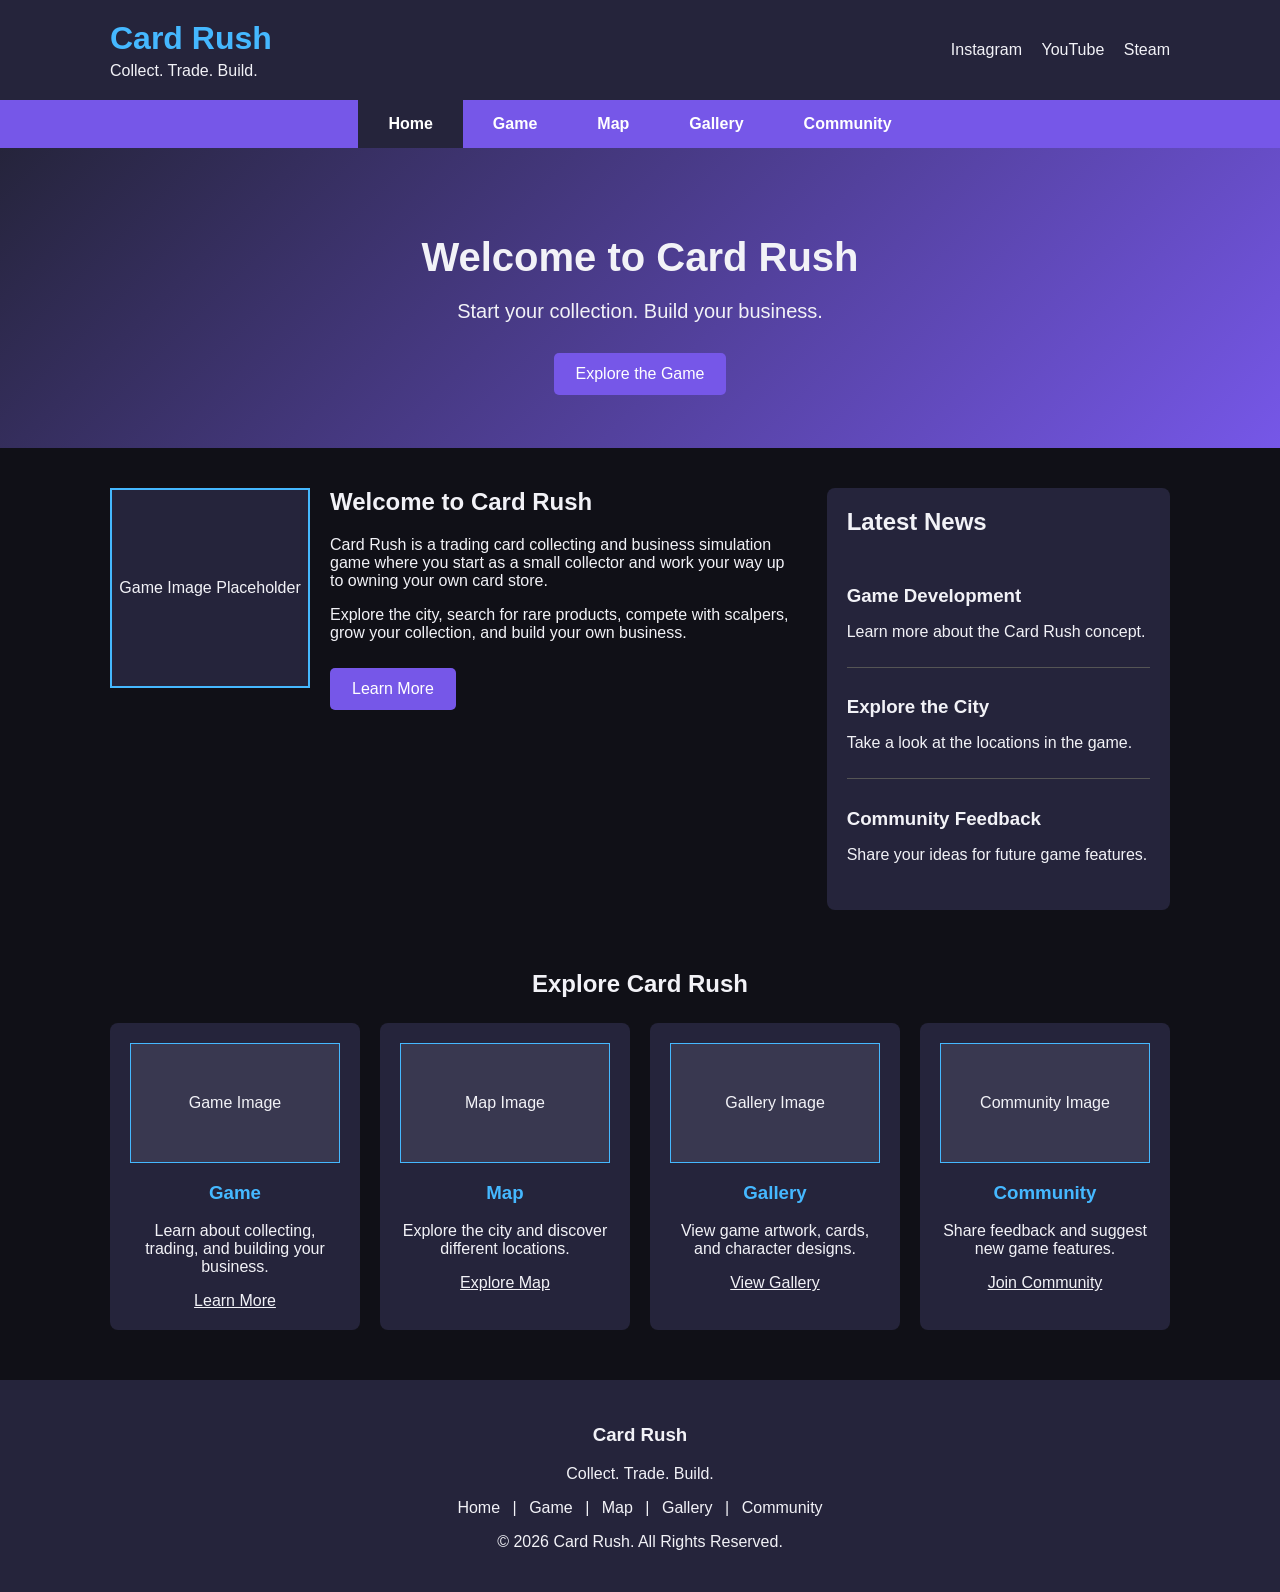
==== index.html @ e9025ba3 "adding initial homepage and styling sheet" ====
<!DOCTYPE html>
<html lang="en">

<head>
    <meta charset="UTF-8">
    <meta name="viewport" content="width=device-width, initial-scale=1.0">
    <title>Card Rush | Home</title>
    <link rel="stylesheet" href="style.css">
</head>

<body>

    <!-- HEADER -->
    <header>
        <div class="container header-content">
            <div class="logo">
                <h1>Card Rush</h1>
                <p>Collect. Trade. Build.</p>
            </div>

            <div class="social-links">
                <a href="https://www.instagram.com/">Instagram</a>
                <a href="https://www.youtube.com/">YouTube</a>
                <a href="https://store.steampowered.com/">Steam</a>
            </div>
        </div>
    </header>

    <!-- NAVIGATION -->
    <nav>
        <ul>
            <li><a href="index.html" class="active">Home</a></li>
            <li><a href="game.html">Game</a></li>
            <li><a href="map.html">Map</a></li>
            <li><a href="gallery.html">Gallery</a></li>
            <li><a href="community.html">Community</a></li>
        </ul>
    </nav>

    <!-- HERO BANNER -->
    <section class="hero">
        <div>
            <h2>Welcome to Card Rush</h2>
            <p>Start your collection. Build your business.</p>
            <a href="game.html" class="button">Explore the Game</a>
        </div>
    </section>

    <!-- MAIN CONTENT -->
    <main class="container main-content">

        <!-- WELCOME SECTION -->
        <section class="welcome">
            <div class="game-image">
                Game Image Placeholder
            </div>

            <div>
                <h2>Welcome to Card Rush</h2>

                <p>
                    Card Rush is a trading card collecting and
                    business simulation game where you start as
                    a small collector and work your way up to
                    owning your own card store.
                </p>

                <p>
                    Explore the city, search for rare products,
                    compete with scalpers, grow your collection,
                    and build your own business.
                </p>

                <a href="game.html" class="button">Learn More</a>
            </div>
        </section>

        <!-- LATEST NEWS -->
        <aside class="news">
            <h2>Latest News</h2>

            <div class="news-item">
                <h3>Game Development</h3>
                <p>Learn more about the Card Rush concept.</p>
            </div>

            <div class="news-item">
                <h3>Explore the City</h3>
                <p>Take a look at the locations in the game.</p>
            </div>

            <div class="news-item">
                <h3>Community Feedback</h3>
                <p>Share your ideas for future game features.</p>
            </div>
        </aside>

    </main>

    <!-- FEATURE CARDS -->
    <section class="container features">
        <h2>Explore Card Rush</h2>

        <div class="feature-grid">

            <!-- GAME CARD -->
            <article class="feature-card">
                <div class="feature-image">Game Image</div>
                <h3>Game</h3>
                <p>Learn about collecting, trading, and building your business.</p>
                <a href="game.html">Learn More</a>
            </article>

            <!-- MAP CARD -->
            <article class="feature-card">
                <div class="feature-image">Map Image</div>
                <h3>Map</h3>
                <p>Explore the city and discover different locations.</p>
                <a href="map.html">Explore Map</a>
            </article>

            <!-- GALLERY CARD -->
            <article class="feature-card">
                <div class="feature-image">Gallery Image</div>
                <h3>Gallery</h3>
                <p>View game artwork, cards, and character designs.</p>
                <a href="gallery.html">View Gallery</a>
            </article>

            <!-- COMMUNITY CARD -->
            <article class="feature-card">
                <div class="feature-image">Community Image</div>
                <h3>Community</h3>
                <p>Share feedback and suggest new game features.</p>
                <a href="community.html">Join Community</a>
            </article>

        </div>
    </section>

    <!-- FOOTER -->
    <footer>
        <div class="container">
            <h3>Card Rush</h3>
            <p>Collect. Trade. Build.</p>

            <p>
                <a href="index.html">Home</a> |
                <a href="game.html">Game</a> |
                <a href="map.html">Map</a> |
                <a href="gallery.html">Gallery</a> |
                <a href="community.html">Community</a>
            </p>

            <p>&copy; 2026 Card Rush. All Rights Reserved.</p>
        </div>
    </footer>

</body>

</html>
---- style.css ----
/* GLOBAL COLORS */
:root {
    --text: #f2f2f7;
    --background: #101017;
    --primary: #7657e8;
    --secondary: #25243b;
    --accent: #45b8ff;
}

/* GENERAL STYLING */
* {
    box-sizing: border-box;
}

body {
    margin: 0;
    font-family: Arial, sans-serif;
    background-color: var(--background);
    color: var(--text);
}

.container {
    max-width: 1100px;
    margin: auto;
    padding: 0 20px;
}

/* HEADER */
header {
    background-color: var(--secondary);
    padding: 20px 0;
}

.header-content {
    display: flex;
    justify-content: space-between;
    align-items: center;
}

.logo h1 {
    margin: 0;
    color: var(--accent);
}

.logo p {
    margin: 5px 0 0;
}

.social-links a {
    color: var(--text);
    margin-left: 15px;
    text-decoration: none;
}

/* NAVIGATION */
nav {
    background-color: var(--primary);
}

nav ul {
    display: flex;
    justify-content: center;
    flex-wrap: wrap;
    list-style: none;
    padding: 0;
    margin: 0;
}

nav a {
    display: block;
    padding: 15px 30px;
    color: white;
    text-decoration: none;
    font-weight: bold;
}

nav a:hover,
nav a.active {
    background-color: var(--secondary);
}

/* GAME BANNER */
.hero {
    min-height: 300px;
    background: linear-gradient(135deg,
            var(--secondary),
            var(--primary));
    display: flex;
    align-items: center;
    justify-content: center;
    text-align: center;
    padding: 40px 20px;
}

.hero h2 {
    font-size: 40px;
    margin-bottom: 10px;
}

.hero p {
    font-size: 20px;
}

/* MAIN CONTENT */
.main-content {
    display: grid;
    grid-template-columns: 2fr 1fr;
    gap: 30px;
    padding-top: 40px;
    padding-bottom: 40px;
}

/* WELCOME SECTION */
.welcome {
    display: flex;
    gap: 20px;
    align-items: flex-start;
}

.game-image {
    width: 200px;
    min-height: 200px;
    background-color: var(--secondary);
    border: 2px solid var(--accent);
    display: flex;
    align-items: center;
    justify-content: center;
    text-align: center;
    flex-shrink: 0;
}

.welcome h2 {
    margin-top: 0;
}

/* BUTTONS */
.button {
    display: inline-block;
    background-color: var(--primary);
    color: white;
    padding: 12px 22px;
    text-decoration: none;
    border-radius: 5px;
    margin-top: 10px;
}

.button:hover {
    background-color: var(--accent);
    color: var(--background);
}

/* LATEST NEWS */
.news {
    background-color: var(--secondary);
    padding: 20px;
    border-radius: 8px;
}

.news h2 {
    margin-top: 0;
}

.news-item {
    border-bottom: 1px solid #555;
    padding: 10px 0;
}

.news-item:last-child {
    border-bottom: none;
}

.news-item h3 {
    margin-bottom: 5px;
}

/* FEATURE CARDS */
.features {
    padding-bottom: 50px;
}

.features h2 {
    text-align: center;
    margin-bottom: 25px;
}

.feature-grid {
    display: grid;
    grid-template-columns: repeat(4, 1fr);
    gap: 20px;
}

.feature-card {
    background-color: var(--secondary);
    padding: 20px;
    text-align: center;
    border-radius: 8px;
}

.feature-image {
    height: 120px;
    background-color: #393850;
    border: 1px solid var(--accent);
    display: flex;
    align-items: center;
    justify-content: center;
    margin-bottom: 15px;
}

.feature-card h3 {
    color: var(--accent);
}

.feature-card a {
    color: var(--text);
}

/* FOOTER */
footer {
    background-color: var(--secondary);
    padding: 25px 0;
    text-align: center;
}

footer a {
    color: var(--text);
    text-decoration: none;
    margin: 0 8px;
}

footer a:hover {
    color: var(--accent);
}

/* TABLET AND MOBILE */
@media (max-width: 800px) {
    .main-content {
        grid-template-columns: 1fr;
    }

    .feature-grid {
        grid-template-columns: repeat(2, 1fr);
    }

    .welcome {
        flex-direction: column;
    }

    .game-image {
        width: 100%;
    }
}

@media (max-width: 500px) {
    .header-content {
        flex-direction: column;
        text-align: center;
        gap: 15px;
    }

    .feature-grid {
        grid-template-columns: 1fr;
    }

    .hero h2 {
        font-size: 30px;
    }
}
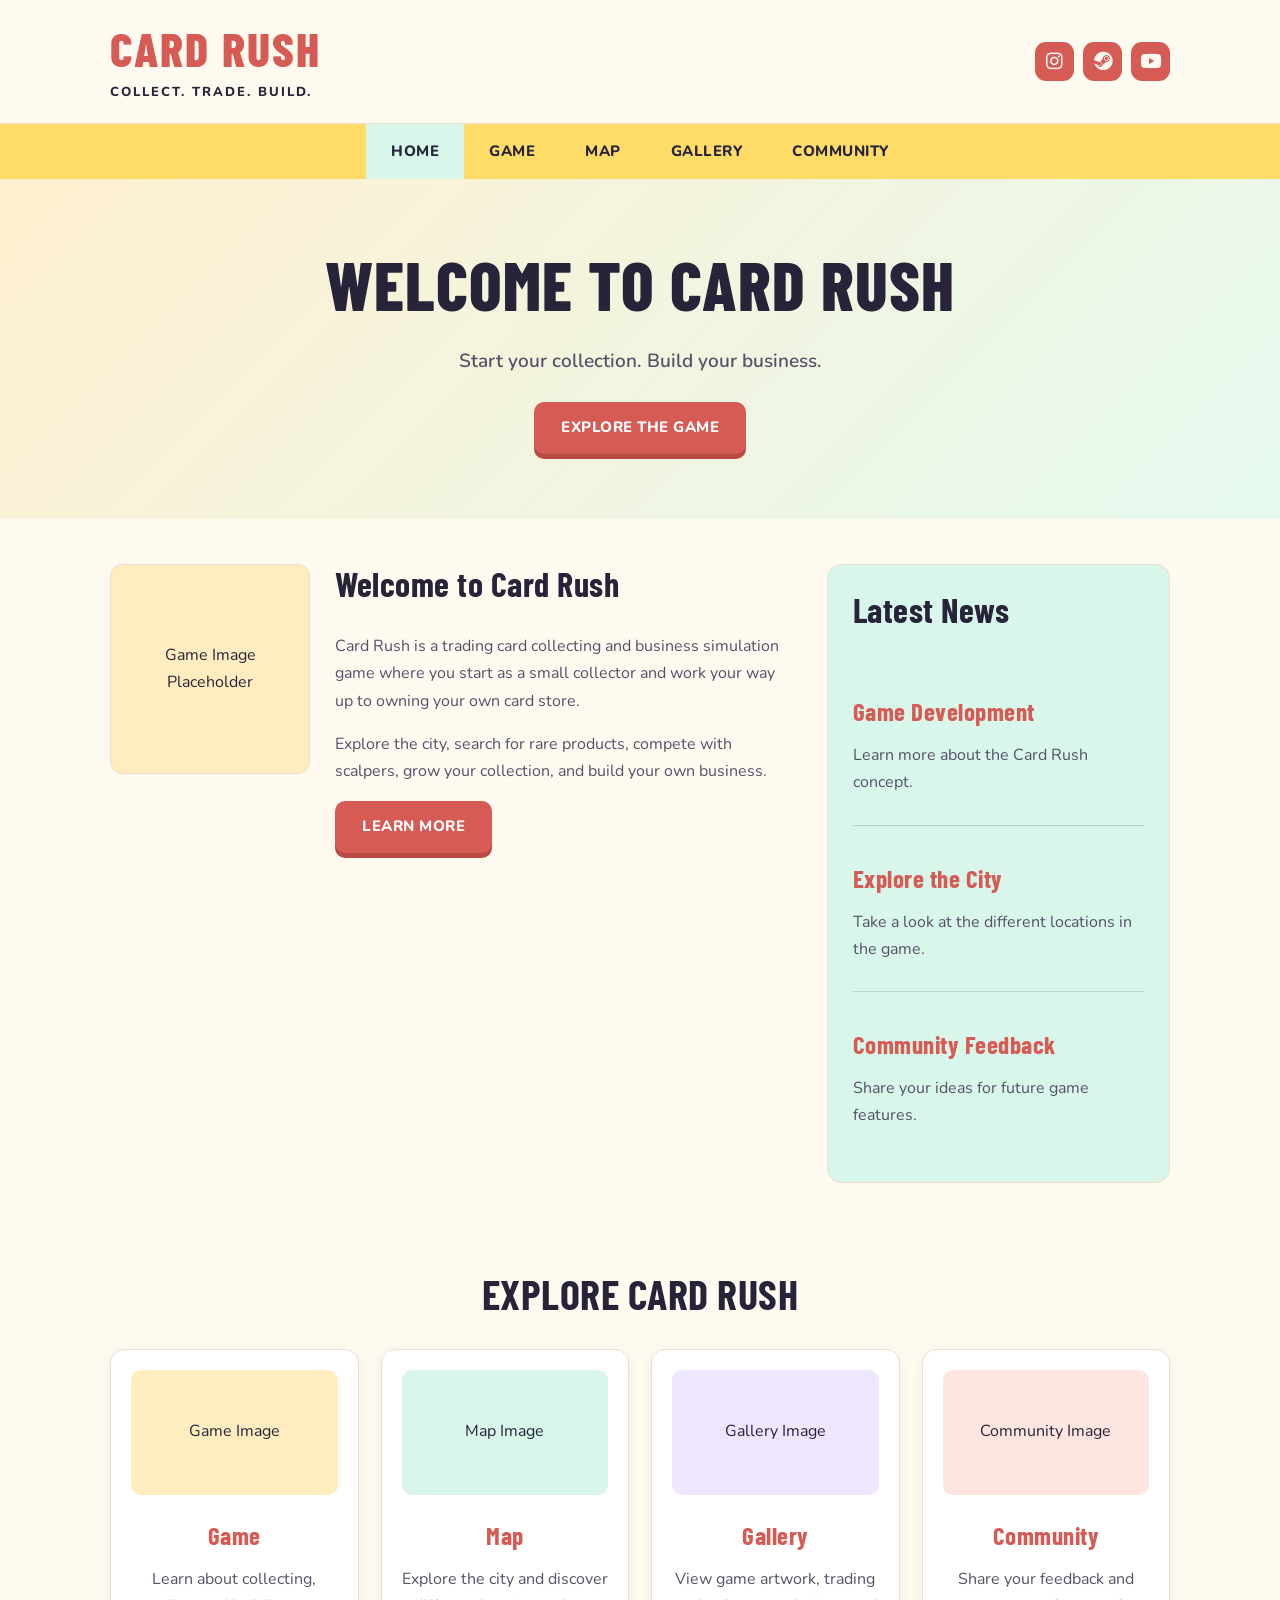
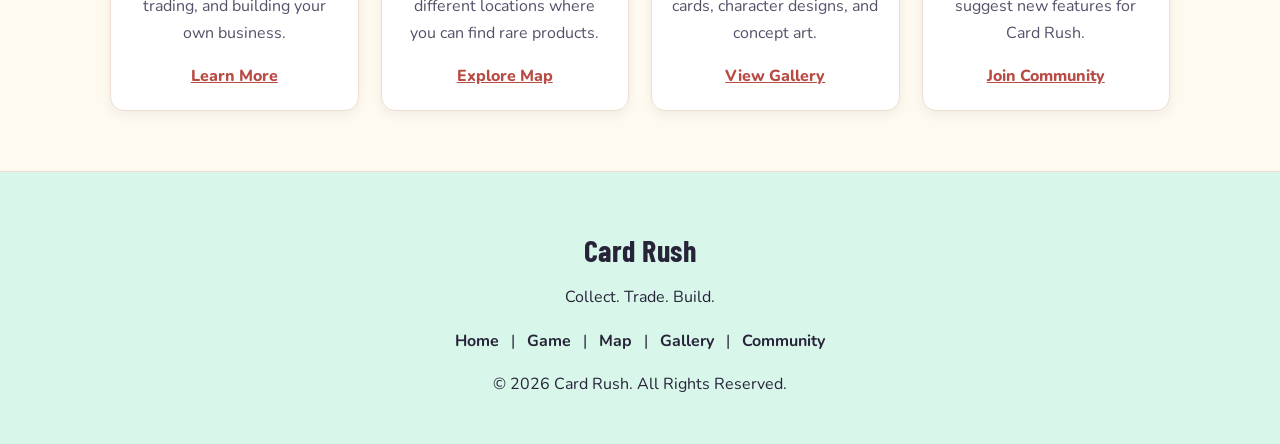
==== commit b4b89296: "for school project updated website, new pages and design" ====
--- a/index.html
+++ b/index.html
@@ -4,156 +4,345 @@
 <head>
     <meta charset="UTF-8">
     <meta name="viewport" content="width=device-width, initial-scale=1.0">
+
+    <meta name="description"
+        content="Card Rush is a trading card collecting and business simulation game. Explore the city, collect cards, and build your own card store.">
+
     <title>Card Rush | Home</title>
+
+    <!-- MAIN CSS FILE -->
     <link rel="stylesheet" href="style.css">
+
+    <!-- FONT AWESOME SOCIAL MEDIA ICONS -->
+    <link rel="stylesheet" href="https://cdnjs.cloudflare.com/ajax/libs/font-awesome/6.7.2/css/all.min.css">
 </head>
 
 <body>
 
-    <!-- HEADER -->
+    <!-- =====================================
+         HEADER
+         ===================================== -->
+
     <header>
         <div class="container header-content">
+
+            <!-- WEBSITE LOGO -->
             <div class="logo">
                 <h1>Card Rush</h1>
                 <p>Collect. Trade. Build.</p>
             </div>
 
+            <!-- SOCIAL MEDIA BUTTONS -->
             <div class="social-links">
-                <a href="https://www.instagram.com/">Instagram</a>
-                <a href="https://www.youtube.com/">YouTube</a>
-                <a href="https://store.steampowered.com/">Steam</a>
-            </div>
+
+                <!-- INSTAGRAM -->
+                <a href="https://www.instagram.com/" target="_blank" rel="noopener noreferrer" aria-label="Instagram"
+                    title="Instagram">
+                    <i class="fa-brands fa-instagram" aria-hidden="true"></i>
+                </a>
+
+                <!-- STEAM -->
+                <a href="https://store.steampowered.com/" target="_blank" rel="noopener noreferrer" aria-label="Steam"
+                    title="Steam">
+                    <i class="fa-brands fa-steam" aria-hidden="true"></i>
+                </a>
+
+                <!-- YOUTUBE -->
+                <a href="https://www.youtube.com/" target="_blank" rel="noopener noreferrer" aria-label="YouTube"
+                    title="YouTube">
+                    <i class="fa-brands fa-youtube" aria-hidden="true"></i>
+                </a>
+
+            </div>
+
         </div>
     </header>
 
-    <!-- NAVIGATION -->
+
+    <!-- =====================================
+         NAVIGATION BAR
+         ===================================== -->
+
     <nav>
         <ul>
-            <li><a href="index.html" class="active">Home</a></li>
-            <li><a href="game.html">Game</a></li>
-            <li><a href="map.html">Map</a></li>
-            <li><a href="gallery.html">Gallery</a></li>
-            <li><a href="community.html">Community</a></li>
+            <li>
+                <a href="index.html" class="active">
+                    Home
+                </a>
+            </li>
+
+            <li>
+                <a href="game.html">
+                    Game
+                </a>
+            </li>
+
+            <li>
+                <a href="map.html">
+                    Map
+                </a>
+            </li>
+
+            <li>
+                <a href="gallery.html">
+                    Gallery
+                </a>
+            </li>
+
+            <li>
+                <a href="community.html">
+                    Community
+                </a>
+            </li>
         </ul>
     </nav>
 
-    <!-- HERO BANNER -->
+
+    <!-- =====================================
+         HERO BANNER
+         ===================================== -->
+
     <section class="hero">
         <div>
+
             <h2>Welcome to Card Rush</h2>
-            <p>Start your collection. Build your business.</p>
-            <a href="game.html" class="button">Explore the Game</a>
+
+            <p>
+                Start your collection.
+                Build your business.
+            </p>
+
+            <a href="game.html" class="button">
+                Explore the Game
+            </a>
+
         </div>
     </section>
 
-    <!-- MAIN CONTENT -->
+
+    <!-- =====================================
+         MAIN CONTENT
+         ===================================== -->
+
     <main class="container main-content">
 
         <!-- WELCOME SECTION -->
         <section class="welcome">
+
+            <!-- GAME IMAGE -->
             <div class="game-image">
                 Game Image Placeholder
             </div>
 
+            <!-- GAME DESCRIPTION -->
             <div>
+
                 <h2>Welcome to Card Rush</h2>
 
                 <p>
-                    Card Rush is a trading card collecting and
-                    business simulation game where you start as
-                    a small collector and work your way up to
-                    owning your own card store.
-                </p>
-
-                <p>
-                    Explore the city, search for rare products,
-                    compete with scalpers, grow your collection,
-                    and build your own business.
-                </p>
-
-                <a href="game.html" class="button">Learn More</a>
-            </div>
+                    Card Rush is a trading card collecting
+                    and business simulation game where you
+                    start as a small collector and work
+                    your way up to owning your own
+                    card store.
+                </p>
+
+                <p>
+                    Explore the city, search for rare
+                    products, compete with scalpers,
+                    grow your collection, and build
+                    your own business.
+                </p>
+
+                <a href="game.html" class="button">
+                    Learn More
+                </a>
+
+            </div>
+
         </section>
 
-        <!-- LATEST NEWS -->
+
+        <!-- =====================================
+             LATEST NEWS
+             ===================================== -->
+
         <aside class="news">
+
             <h2>Latest News</h2>
 
+            <!-- NEWS ITEM 1 -->
             <div class="news-item">
                 <h3>Game Development</h3>
-                <p>Learn more about the Card Rush concept.</p>
-            </div>
-
+
+                <p>
+                    Learn more about the
+                    Card Rush concept.
+                </p>
+            </div>
+
+            <!-- NEWS ITEM 2 -->
             <div class="news-item">
                 <h3>Explore the City</h3>
-                <p>Take a look at the locations in the game.</p>
-            </div>
-
+
+                <p>
+                    Take a look at the different
+                    locations in the game.
+                </p>
+            </div>
+
+            <!-- NEWS ITEM 3 -->
             <div class="news-item">
                 <h3>Community Feedback</h3>
-                <p>Share your ideas for future game features.</p>
-            </div>
+
+                <p>
+                    Share your ideas for
+                    future game features.
+                </p>
+            </div>
+
         </aside>
 
     </main>
 
-    <!-- FEATURE CARDS -->
+
+    <!-- =====================================
+         FEATURE CARDS
+         ===================================== -->
+
     <section class="container features">
+
         <h2>Explore Card Rush</h2>
 
         <div class="feature-grid">
 
             <!-- GAME CARD -->
             <article class="feature-card">
-                <div class="feature-image">Game Image</div>
+
+                <div class="feature-image">
+                    Game Image
+                </div>
+
                 <h3>Game</h3>
-                <p>Learn about collecting, trading, and building your business.</p>
-                <a href="game.html">Learn More</a>
+
+                <p>
+                    Learn about collecting,
+                    trading, and building
+                    your own business.
+                </p>
+
+                <a href="game.html">
+                    Learn More
+                </a>
+
             </article>
+
 
             <!-- MAP CARD -->
             <article class="feature-card">
-                <div class="feature-image">Map Image</div>
+
+                <div class="feature-image">
+                    Map Image
+                </div>
+
                 <h3>Map</h3>
-                <p>Explore the city and discover different locations.</p>
-                <a href="map.html">Explore Map</a>
+
+                <p>
+                    Explore the city and discover
+                    different locations where
+                    you can find rare products.
+                </p>
+
+                <a href="map.html">
+                    Explore Map
+                </a>
+
             </article>
+
 
             <!-- GALLERY CARD -->
             <article class="feature-card">
-                <div class="feature-image">Gallery Image</div>
+
+                <div class="feature-image">
+                    Gallery Image
+                </div>
+
                 <h3>Gallery</h3>
-                <p>View game artwork, cards, and character designs.</p>
-                <a href="gallery.html">View Gallery</a>
+
+                <p>
+                    View game artwork,
+                    trading cards, character
+                    designs, and concept art.
+                </p>
+
+                <a href="gallery.html">
+                    View Gallery
+                </a>
+
             </article>
+
 
             <!-- COMMUNITY CARD -->
             <article class="feature-card">
-                <div class="feature-image">Community Image</div>
+
+                <div class="feature-image">
+                    Community Image
+                </div>
+
                 <h3>Community</h3>
-                <p>Share feedback and suggest new game features.</p>
-                <a href="community.html">Join Community</a>
+
+                <p>
+                    Share your feedback and
+                    suggest new features
+                    for Card Rush.
+                </p>
+
+                <a href="community.html">
+                    Join Community
+                </a>
+
             </article>
 
         </div>
+
     </section>
 
-    <!-- FOOTER -->
+
+    <!-- =====================================
+         FOOTER
+         ===================================== -->
+
     <footer>
+
         <div class="container">
+
             <h3>Card Rush</h3>
-            <p>Collect. Trade. Build.</p>
-
+
+            <p>
+                Collect. Trade. Build.
+            </p>
+
+            <!-- FOOTER NAVIGATION -->
             <p>
                 <a href="index.html">Home</a> |
+
                 <a href="game.html">Game</a> |
+
                 <a href="map.html">Map</a> |
+
                 <a href="gallery.html">Gallery</a> |
+
                 <a href="community.html">Community</a>
             </p>
 
-            <p>&copy; 2026 Card Rush. All Rights Reserved.</p>
+            <!-- COPYRIGHT -->
+            <p>
+                &copy; 2026 Card Rush.
+                All Rights Reserved.
+            </p>
+
         </div>
+
     </footer>
 
 </body>
--- a/style.css
+++ b/style.css
@@ -1,60 +1,253 @@
-/* GLOBAL COLORS */
+/* =====================================
+   CARD RUSH WEBSITE
+   COMPLETE CSS STYLESHEET
+   ===================================== */
+
+/* GOOGLE FONTS */
+@import url('https://fonts.googleapis.com/css2?family=Barlow+Condensed:wght@500;600;700;800;900&family=Nunito:wght@400;500;600;700;800&display=swap');
+
+
+/* =====================================
+   GLOBAL COLOR VARIABLES
+   ===================================== */
+
 :root {
-    --text: #f2f2f7;
-    --background: #101017;
-    --primary: #7657e8;
-    --secondary: #25243b;
-    --accent: #45b8ff;
-}
-
-/* GENERAL STYLING */
+
+    /* MAIN WEBSITE COLORS */
+    --text: #27243a;
+    --background: #fffaf0;
+    --primary: #ffdc68;
+    --secondary: #d8f6e9;
+    --accent: #d65b55;
+
+    /* ORIGINAL TEXT SHADES */
+    --text-50: #eae9fc;
+    --text-100: #d4d2f9;
+    --text-200: #a9a5f3;
+    --text-300: #7e78ed;
+    --text-400: #534be7;
+    --text-500: #281fe0;
+    --text-600: #2018b4;
+    --text-700: #181287;
+    --text-800: #100c5a;
+    --text-900: #08062d;
+    --text-950: #040316;
+
+    /* ORIGINAL BACKGROUND SHADES */
+    --background-50: #f6eff3;
+    --background-100: #ecdfe8;
+    --background-200: #dabed1;
+    --background-300: #c79eb9;
+    --background-400: #b57da2;
+    --background-500: #a25d8b;
+    --background-600: #824a6f;
+    --background-700: #613853;
+    --background-800: #412538;
+    --background-900: #20131c;
+    --background-950: #10090e;
+
+    /* ORIGINAL PRIMARY SHADES */
+    --primary-50: #fffae5;
+    --primary-100: #fff6cc;
+    --primary-200: #ffec99;
+    --primary-300: #ffe366;
+    --primary-400: #ffda33;
+    --primary-500: #ffd000;
+    --primary-600: #cca700;
+    --primary-700: #997d00;
+    --primary-800: #665300;
+    --primary-900: #332a00;
+    --primary-950: #1a1500;
+
+    /* ORIGINAL SECONDARY SHADES */
+    --secondary-50: #e6fffb;
+    --secondary-100: #cdfef7;
+    --secondary-200: #9afeef;
+    --secondary-300: #68fde7;
+    --secondary-400: #35fddf;
+    --secondary-500: #03fcd7;
+    --secondary-600: #02caac;
+    --secondary-700: #029781;
+    --secondary-800: #016556;
+    --secondary-900: #01322b;
+    --secondary-950: #001915;
+
+    /* ORIGINAL ACCENT SHADES */
+    --accent-50: #ffe5e5;
+    --accent-100: #ffcccc;
+    --accent-200: #ff9999;
+    --accent-300: #ff6666;
+    --accent-400: #ff3333;
+    --accent-500: #ff0000;
+    --accent-600: #cc0000;
+    --accent-700: #990000;
+    --accent-800: #660000;
+    --accent-900: #330000;
+    --accent-950: #1a0000;
+
+    /* SOFT GAME COLORS */
+    --soft-red: #d65b55;
+    --soft-red-dark: #b94b45;
+    --soft-yellow: #ffdc68;
+    --soft-mint: #d8f6e9;
+    --soft-cream: #fffaf0;
+    --soft-dark: #27243a;
+    --soft-border: #eeded2;
+    --soft-gray: #565169;
+}
+
+
+/* =====================================
+   GENERAL WEBSITE STYLING
+   ===================================== */
+
 * {
     box-sizing: border-box;
 }
 
+html {
+    scroll-behavior: smooth;
+}
+
 body {
     margin: 0;
-    font-family: Arial, sans-serif;
+    font-family: 'Nunito', Arial, sans-serif;
+    font-size: 16px;
+    line-height: 1.7;
     background-color: var(--background);
     color: var(--text);
 }
 
 .container {
     max-width: 1100px;
-    margin: auto;
+    margin: 0 auto;
     padding: 0 20px;
 }
 
-/* HEADER */
+/* HEADINGS */
+
+h1,
+h2,
+h3 {
+    font-family: 'Barlow Condensed', Arial, sans-serif;
+    line-height: 1.2;
+    letter-spacing: 0.5px;
+}
+
+h1 {
+    font-size: 42px;
+}
+
+h2 {
+    font-size: 34px;
+}
+
+h3 {
+    font-size: 25px;
+}
+
+p {
+    line-height: 1.7;
+}
+
+a {
+    color: var(--soft-red-dark);
+}
+
+a:hover {
+    color: var(--soft-dark);
+}
+
+
+/* =====================================
+   HEADER
+   ===================================== */
+
 header {
-    background-color: var(--secondary);
+    background-color: var(--soft-cream);
     padding: 20px 0;
+    border-bottom: 1px solid var(--soft-border);
 }
 
 .header-content {
     display: flex;
     justify-content: space-between;
     align-items: center;
+    gap: 20px;
 }
 
 .logo h1 {
     margin: 0;
-    color: var(--accent);
+    color: var(--soft-red);
+    font-size: 48px;
+    font-weight: 800;
+    letter-spacing: 2px;
+    text-transform: uppercase;
 }
 
 .logo p {
-    margin: 5px 0 0;
+    margin: 3px 0 0;
+    color: var(--soft-dark);
+    font-size: 13px;
+    font-weight: 800;
+    letter-spacing: 2px;
+    text-transform: uppercase;
+}
+
+
+/* =====================================
+   SOCIAL MEDIA ICON BUTTONS
+   ===================================== */
+
+.social-links {
+    display: flex;
+    align-items: center;
+    gap: 9px;
 }
 
 .social-links a {
-    color: var(--text);
-    margin-left: 15px;
+    display: flex;
+    align-items: center;
+    justify-content: center;
+
+    width: 39px;
+    height: 39px;
+
+    background-color: var(--soft-red);
+    color: var(--soft-cream);
+
+    border: none;
+    border-radius: 11px;
+    margin: 0;
+    padding: 0;
+
     text-decoration: none;
-}
-
-/* NAVIGATION */
+    font-size: 19px;
+    line-height: 1;
+
+    transition: background-color 0.2s,
+        color 0.2s,
+        transform 0.2s;
+}
+
+.social-links a:hover {
+    background-color: var(--soft-yellow);
+    color: var(--soft-dark);
+    transform: translateY(-2px);
+}
+
+.social-links a:focus-visible {
+    outline: 2px solid var(--soft-dark);
+    outline-offset: 3px;
+}
+
+
+/* =====================================
+   NAVIGATION BAR
+   ===================================== */
+
 nav {
-    background-color: var(--primary);
+    background-color: var(--soft-yellow);
 }
 
 nav ul {
@@ -68,101 +261,159 @@
 
 nav a {
     display: block;
-    padding: 15px 30px;
-    color: white;
+    padding: 15px 25px;
+    color: var(--soft-dark);
     text-decoration: none;
-    font-weight: bold;
+    font-family: 'Nunito', sans-serif;
+    font-size: 15px;
+    font-weight: 800;
+    text-transform: uppercase;
+    letter-spacing: 0.5px;
+    transition: background-color 0.2s;
 }
 
 nav a:hover,
 nav a.active {
-    background-color: var(--secondary);
-}
-
-/* GAME BANNER */
+    background-color: var(--soft-mint);
+    color: var(--soft-dark);
+}
+
+
+/* =====================================
+   HERO BANNER
+   ===================================== */
+
 .hero {
-    min-height: 300px;
+    min-height: 340px;
+
     background: linear-gradient(135deg,
-            var(--secondary),
-            var(--primary));
+            #fff0d0,
+            #e5f9ef);
+
     display: flex;
     align-items: center;
     justify-content: center;
     text-align: center;
-    padding: 40px 20px;
+    padding: 50px 20px;
 }
 
 .hero h2 {
-    font-size: 40px;
-    margin-bottom: 10px;
+    margin: 0 0 15px;
+    color: var(--soft-dark);
+    font-size: clamp(42px, 6vw, 68px);
+    font-weight: 800;
+    text-transform: uppercase;
+    letter-spacing: 1px;
 }
 
 .hero p {
-    font-size: 20px;
-}
-
-/* MAIN CONTENT */
+    color: var(--soft-gray);
+    font-size: 19px;
+    font-weight: 600;
+    margin-bottom: 25px;
+}
+
+
+/* =====================================
+   BUTTONS
+   ===================================== */
+
+.button {
+    display: inline-block;
+    background-color: var(--soft-red);
+    color: white;
+    padding: 13px 27px;
+    border: none;
+    border-radius: 10px;
+
+    font-family: 'Nunito', sans-serif;
+    font-size: 15px;
+    font-weight: 800;
+    text-decoration: none;
+    text-transform: uppercase;
+    letter-spacing: 0.5px;
+
+    box-shadow: 0 5px 0 var(--soft-red-dark);
+    transition: background-color 0.2s,
+        transform 0.2s,
+        box-shadow 0.2s;
+}
+
+.button:hover {
+    background-color: #bc4e49;
+    color: white;
+    transform: translateY(2px);
+    box-shadow: 0 3px 0 #a43d38;
+}
+
+
+/* =====================================
+   MAIN CONTENT
+   ===================================== */
+
 .main-content {
     display: grid;
     grid-template-columns: 2fr 1fr;
     gap: 30px;
-    padding-top: 40px;
-    padding-bottom: 40px;
-}
-
-/* WELCOME SECTION */
+    padding-top: 45px;
+    padding-bottom: 50px;
+}
+
+
+/* =====================================
+   WELCOME SECTION
+   ===================================== */
+
 .welcome {
     display: flex;
-    gap: 20px;
+    gap: 25px;
     align-items: flex-start;
 }
 
 .game-image {
     width: 200px;
-    min-height: 200px;
-    background-color: var(--secondary);
-    border: 2px solid var(--accent);
+    min-height: 210px;
+    background-color: #ffedbf;
+    border: 1px solid var(--soft-border);
+    border-radius: 12px;
+
     display: flex;
     align-items: center;
     justify-content: center;
     text-align: center;
     flex-shrink: 0;
+    padding: 15px;
 }
 
 .welcome h2 {
     margin-top: 0;
-}
-
-/* BUTTONS */
-.button {
-    display: inline-block;
-    background-color: var(--primary);
-    color: white;
-    padding: 12px 22px;
-    text-decoration: none;
-    border-radius: 5px;
-    margin-top: 10px;
-}
-
-.button:hover {
-    background-color: var(--accent);
-    color: var(--background);
-}
-
-/* LATEST NEWS */
+    color: var(--soft-dark);
+}
+
+.welcome p {
+    color: var(--soft-gray);
+}
+
+
+/* =====================================
+   LATEST NEWS
+   ===================================== */
+
 .news {
-    background-color: var(--secondary);
-    padding: 20px;
-    border-radius: 8px;
+    background-color: var(--soft-mint);
+    padding: 25px;
+    border: 1px solid var(--soft-border);
+    border-radius: 14px;
 }
 
 .news h2 {
     margin-top: 0;
+    color: var(--soft-dark);
 }
 
 .news-item {
-    border-bottom: 1px solid #555;
-    padding: 10px 0;
+    border-bottom: 1px solid #b4dcca;
+    padding: 12px 0;
 }
 
 .news-item:last-child {
@@ -171,73 +422,368 @@
 
 .news-item h3 {
     margin-bottom: 5px;
-}
-
-/* FEATURE CARDS */
+    color: var(--soft-red);
+}
+
+.news-item p {
+    color: var(--soft-gray);
+}
+
+
+/* =====================================
+   FEATURE CARDS
+   ===================================== */
+
 .features {
-    padding-bottom: 50px;
+    padding-bottom: 60px;
 }
 
 .features h2 {
     text-align: center;
-    margin-bottom: 25px;
+    margin-bottom: 30px;
+    color: var(--soft-dark);
+    font-size: 42px;
+    text-transform: uppercase;
 }
 
 .feature-grid {
     display: grid;
     grid-template-columns: repeat(4, 1fr);
-    gap: 20px;
+    gap: 22px;
 }
 
 .feature-card {
-    background-color: var(--secondary);
+    background-color: white;
     padding: 20px;
     text-align: center;
-    border-radius: 8px;
+    border: 1px solid var(--soft-border);
+    border-radius: 14px;
+
+    box-shadow: 0 4px 12px rgba(39, 36, 58, 0.06);
+    transition: transform 0.2s;
+}
+
+.feature-card:hover {
+    transform: translateY(-4px);
 }
 
 .feature-image {
-    height: 120px;
-    background-color: #393850;
-    border: 1px solid var(--accent);
+    height: 125px;
+    background-color: #ffedbf;
+    border: none;
+    border-radius: 10px;
+
     display: flex;
     align-items: center;
     justify-content: center;
     margin-bottom: 15px;
+    padding: 10px;
+}
+
+.feature-card:nth-child(2) .feature-image {
+    background-color: var(--soft-mint);
+}
+
+.feature-card:nth-child(3) .feature-image {
+    background-color: #eee7ff;
+}
+
+.feature-card:nth-child(4) .feature-image {
+    background-color: #ffe5df;
 }
 
 .feature-card h3 {
-    color: var(--accent);
+    color: var(--soft-red);
+    margin-bottom: 10px;
+}
+
+.feature-card p {
+    color: var(--soft-gray);
 }
 
 .feature-card a {
-    color: var(--text);
-}
-
-/* FOOTER */
+    color: var(--soft-red-dark);
+    font-weight: 800;
+}
+
+.feature-card a:hover {
+    color: var(--soft-dark);
+}
+
+
+/* =====================================
+   GAME AND MAP PAGE CONTENT
+   ===================================== */
+
+.page-content {
+    padding-top: 45px;
+    padding-bottom: 60px;
+}
+
+.page-content h2 {
+    color: var(--soft-dark);
+    margin-top: 35px;
+}
+
+.info-section {
+    background-color: white;
+    border: 1px solid var(--soft-border);
+    border-radius: 14px;
+    padding: 30px;
+    margin: 25px 0;
+
+    box-shadow: 0 4px 12px rgba(39, 36, 58, 0.06);
+}
+
+.info-section h2 {
+    margin-top: 0;
+    color: var(--soft-dark);
+}
+
+.info-section h3 {
+    color: var(--soft-red);
+}
+
+.info-section p {
+    color: var(--soft-gray);
+}
+
+
+/* =====================================
+   GAME PROGRESSION TABLE
+   ===================================== */
+
+.progression-table {
+    width: 100%;
+    border-collapse: collapse;
+    margin-top: 20px;
+    font-size: 15px;
+}
+
+.progression-table th,
+.progression-table td {
+    border: 1px solid var(--soft-border);
+    padding: 15px;
+    text-align: left;
+}
+
+.progression-table th {
+    background-color: var(--soft-yellow);
+    color: var(--soft-dark);
+    font-weight: 800;
+}
+
+.progression-table td {
+    background-color: white;
+    color: var(--soft-dark);
+}
+
+.progression-table tbody tr:nth-child(even) td {
+    background-color: #fffdf5;
+}
+
+.progression-table tbody tr:hover td {
+    background-color: var(--soft-mint);
+}
+
+
+/* =====================================
+   MAP PAGE
+   ===================================== */
+
+.map-placeholder {
+    height: 320px;
+
+    background: linear-gradient(135deg,
+            #ffedbf,
+            #d8f6e9);
+
+    border: 2px dashed #cda86c;
+    border-radius: 12px;
+
+    display: flex;
+    align-items: center;
+    justify-content: center;
+    text-align: center;
+    padding: 20px;
+
+    color: var(--soft-gray);
+    font-weight: 700;
+}
+
+.location-grid {
+    display: grid;
+    grid-template-columns: repeat(2, 1fr);
+    gap: 25px;
+    margin-top: 25px;
+}
+
+.location-card {
+    background-color: var(--soft-mint);
+    border: 1px solid var(--soft-border);
+    border-radius: 14px;
+    padding: 25px;
+}
+
+.location-card h3 {
+    margin-top: 0;
+    color: var(--soft-red);
+}
+
+.location-card p {
+    color: var(--soft-gray);
+}
+
+
+/* =====================================
+   GALLERY PAGE
+   ===================================== */
+
+.gallery-grid {
+    display: grid;
+    grid-template-columns: repeat(3, 1fr);
+    gap: 25px;
+    margin-top: 25px;
+}
+
+.gallery-card {
+    background-color: white;
+    border: 1px solid var(--soft-border);
+    border-radius: 14px;
+    padding: 18px;
+    text-align: center;
+
+    box-shadow: 0 4px 12px rgba(39, 36, 58, 0.06);
+}
+
+.gallery-card img {
+    display: block;
+    width: 100%;
+    height: auto;
+    border-radius: 10px;
+}
+
+.gallery-card h3 {
+    color: var(--soft-red);
+}
+
+
+/* =====================================
+   COMMUNITY PAGE
+   ===================================== */
+
+.feedback-form {
+    background-color: white;
+    border: 1px solid var(--soft-border);
+    border-radius: 14px;
+    padding: 30px;
+    max-width: 650px;
+    margin: 30px auto;
+
+    box-shadow: 0 4px 12px rgba(39, 36, 58, 0.06);
+}
+
+.feedback-form label {
+    display: block;
+    margin-top: 15px;
+    margin-bottom: 6px;
+    font-weight: 800;
+    color: var(--soft-dark);
+}
+
+.feedback-form input,
+.feedback-form select,
+.feedback-form textarea {
+    width: 100%;
+    padding: 12px;
+    border: 1px solid #cfc8c5;
+    border-radius: 8px;
+
+    font-family: 'Nunito', sans-serif;
+    font-size: 16px;
+    background-color: white;
+    color: var(--soft-dark);
+}
+
+.feedback-form input:focus,
+.feedback-form select:focus,
+.feedback-form textarea:focus {
+    outline: 2px solid var(--soft-red);
+    outline-offset: 2px;
+}
+
+.feedback-form textarea {
+    min-height: 130px;
+    resize: vertical;
+}
+
+.feedback-form button {
+    background-color: var(--soft-red);
+    color: white;
+    border: none;
+    border-radius: 10px;
+
+    padding: 13px 27px;
+    font-family: 'Nunito', sans-serif;
+    font-size: 15px;
+    font-weight: 800;
+    cursor: pointer;
+    margin-top: 20px;
+
+    box-shadow: 0 4px 0 var(--soft-red-dark);
+}
+
+.feedback-form button:hover {
+    background-color: #bc4e49;
+}
+
+
+/* =====================================
+   FOOTER
+   ===================================== */
+
 footer {
-    background-color: var(--secondary);
-    padding: 25px 0;
+    background-color: var(--soft-mint);
+    padding: 30px 0;
     text-align: center;
+    border-top: 1px solid var(--soft-border);
+}
+
+footer h3 {
+    color: var(--soft-dark);
+    font-size: 30px;
+    margin-bottom: 5px;
+}
+
+footer p {
+    color: var(--soft-dark);
 }
 
 footer a {
-    color: var(--text);
+    color: var(--soft-dark);
     text-decoration: none;
     margin: 0 8px;
+    font-weight: 700;
 }
 
 footer a:hover {
-    color: var(--accent);
-}
-
-/* TABLET AND MOBILE */
+    color: var(--soft-red);
+}
+
+
+/* =====================================
+   TABLET RESPONSIVE DESIGN
+   ===================================== */
+
 @media (max-width: 800px) {
+
     .main-content {
         grid-template-columns: 1fr;
     }
 
-    .feature-grid {
+    .feature-grid,
+    .location-grid,
+    .gallery-grid {
         grid-template-columns: repeat(2, 1fr);
     }
 
@@ -248,20 +794,91 @@
     .game-image {
         width: 100%;
     }
-}
-
-@media (max-width: 500px) {
+
     .header-content {
         flex-direction: column;
         text-align: center;
         gap: 15px;
     }
 
-    .feature-grid {
+    .social-links {
+        justify-content: center;
+    }
+}
+
+
+/* =====================================
+   MOBILE RESPONSIVE DESIGN
+   ===================================== */
+
+@media (max-width: 500px) {
+
+    .feature-grid,
+    .location-grid,
+    .gallery-grid {
         grid-template-columns: 1fr;
     }
 
+    .logo h1 {
+        font-size: 40px;
+    }
+
     .hero h2 {
-        font-size: 30px;
+        font-size: 42px;
+    }
+
+    .hero p {
+        font-size: 17px;
+    }
+
+    nav a {
+        padding: 12px 13px;
+        font-size: 13px;
+    }
+
+    .social-links {
+        gap: 8px;
+    }
+
+    .social-links a {
+        width: 36px;
+        height: 36px;
+        font-size: 17px;
+    }
+
+    .info-section {
+        padding: 18px;
+    }
+
+    .progression-table {
+        font-size: 12px;
+    }
+
+    .progression-table th,
+    .progression-table td {
+        padding: 8px;
+        overflow-wrap: anywhere;
+    }
+
+    .feedback-form {
+        padding: 18px;
+    }
+}
+
+
+/* =====================================
+   ACCESSIBILITY
+   ===================================== */
+
+@media (prefers-reduced-motion: reduce) {
+
+    html {
+        scroll-behavior: auto;
+    }
+
+    .button,
+    .feature-card,
+    .social-links a {
+        transition: none;
     }
 }
